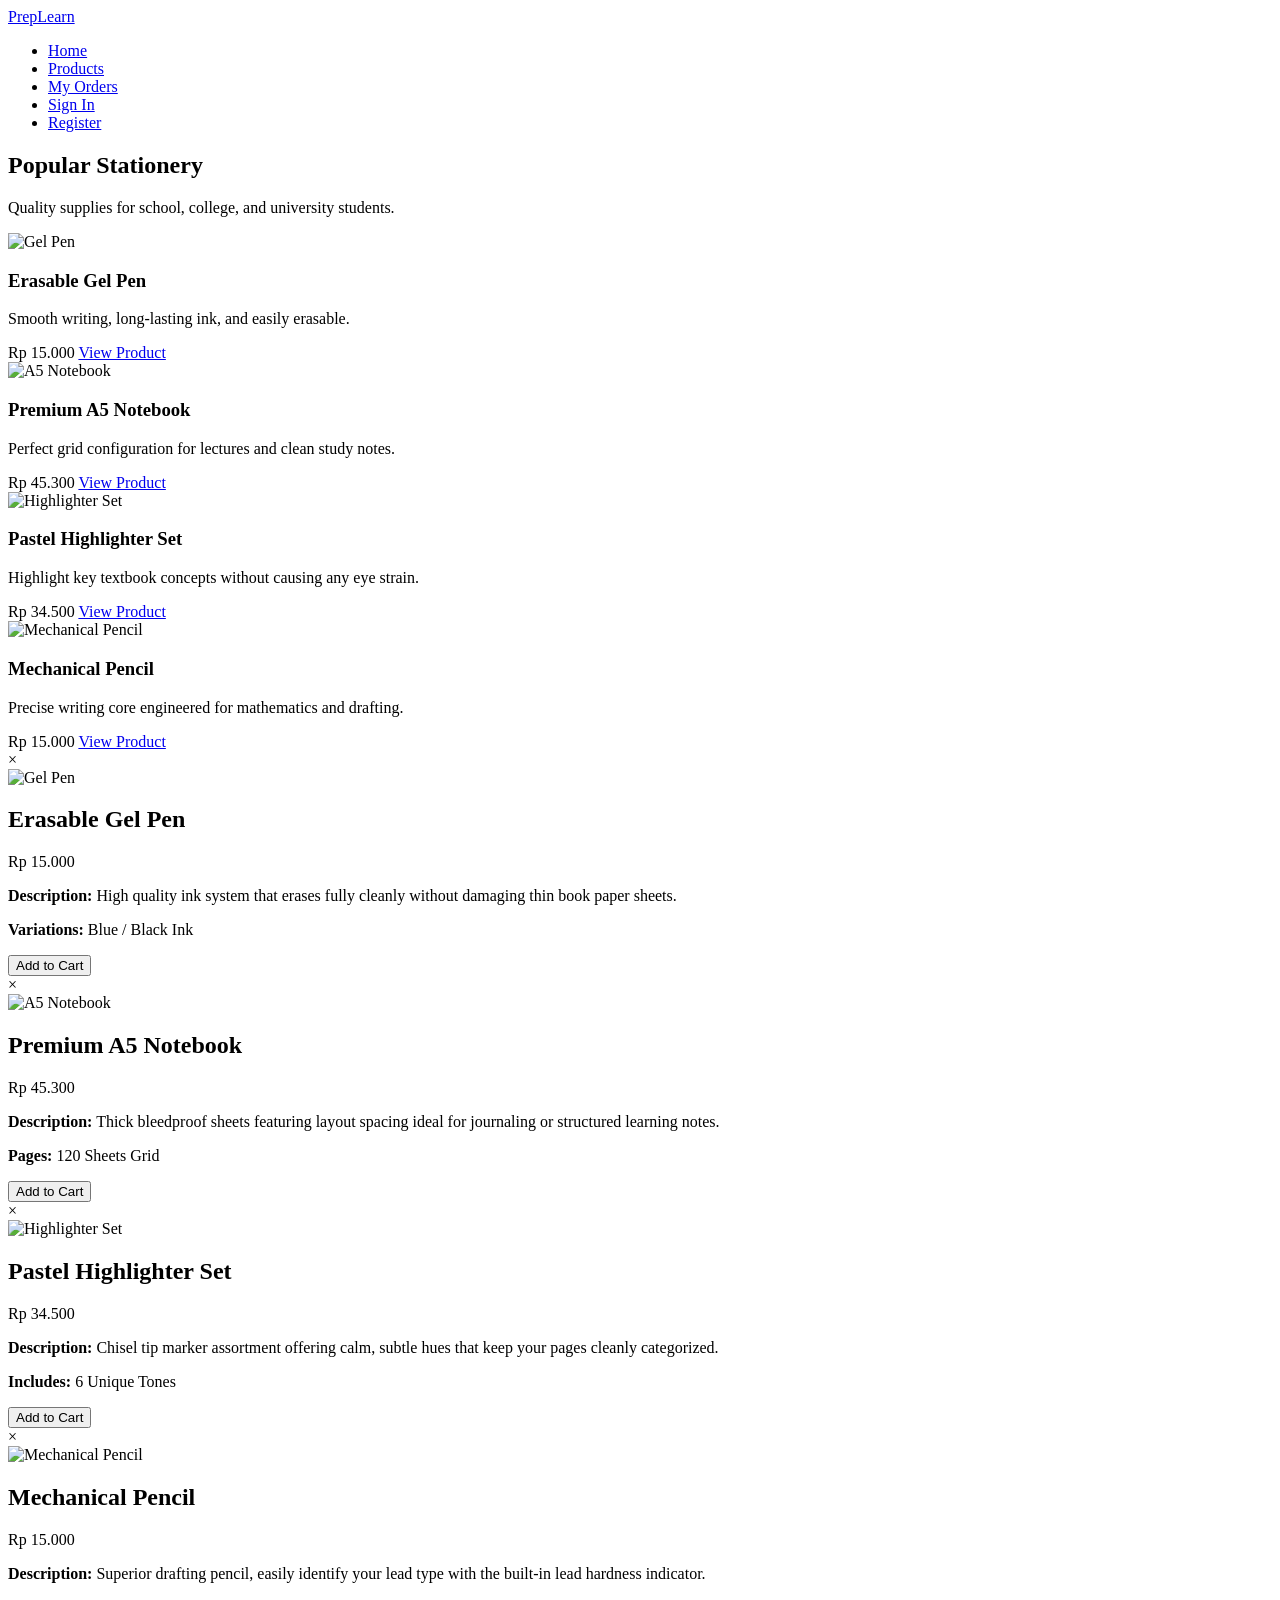
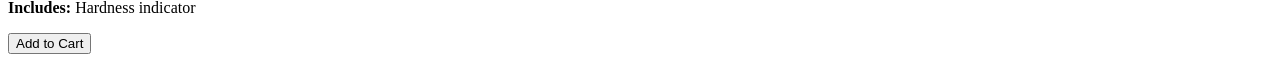
==== src/pages/products.html @ 379c4802 "Update products.html" ====
<!DOCTYPE html>
<html lang="en">
<head>
  <meta charset="UTF-8">
  <meta name="viewport" content="width=device-width, initial-scale=1.0">
  <title>PrepLearn - Our Products</title>
  <link rel="stylesheet" href="src/styles/main.css">
</head>
<body>
    
  <!-- Navigation Menu Bar -->
  <nav class="navbar">
    <div class="nav-logo">
      <a href="#">PrepLearn</a>
    </div>
    <ul class="nav-links">
      <li><a href="../../index.html">Home</a></li>
      <li><a href="products.html">Products</a></li>
      <li><a href="#myorders">My Orders</a></li>
      <li><a href="#signin" class="btn-login">Sign In</a></li>
      <li><a href="#signup" class="btn-register">Register</a></li>
    </ul>
  </nav>

  <!-- Main Products Catalog Section -->
  <section id="products" class="products">
    <div class="products-container">
      <h2>Popular Stationery</h2>
      <p class="products-subtitle">Quality supplies for school, college, and university students.</p>

      <div class="product-grid">

        <!-- Product Card 1 -->
        <div class="product-card">
          <img src="images/Pen.jpg" alt="Gel Pen">
          <h3>Erasable Gel Pen</h3>
          <p>Smooth writing, long-lasting ink, and easily erasable.</p>
          <span class="price">Rp 15.000</span>
          <a href="#" class="btn btn-primary open-popup-btn" data-popup="pen-modal">View Product</a>
        </div>

        <!-- Product Card 2 -->
        <div class="product-card">
          <img src="images/Notebooks.jpg" alt="A5 Notebook">
          <h3>Premium A5 Notebook</h3>
          <p>Perfect grid configuration for lectures and clean study notes.</p>
          <span class="price">Rp 45.300</span>
          <a href="#" class="btn btn-primary open-popup-btn" data-popup="notebook-modal">View Product</a>
        </div>

        <!-- Product Card 3 -->
        <div class="product-card">
          <img src="images/Highlighter.jpg" alt="Highlighter Set">
          <h3>Pastel Highlighter Set</h3>
          <p>Highlight key textbook concepts without causing any eye strain.</p>
          <span class="price">Rp 34.500</span>
          <a href="#" class="btn btn-primary open-popup-btn" data-popup="highlighter-modal">View Product</a>
        </div>

        <!-- Product Card 4 -->
        <div class="product-card">
          <img src="images/Mechanical-pencil.jpg" alt="Mechanical Pencil">
          <h3>Mechanical Pencil</h3>
          <p>Precise writing core engineered for mathematics and drafting.</p>
          <span class="price">Rp 15.000</span>
          <a href="#" class="btn btn-primary open-popup-btn" data-popup="pencil-modal">View Product</a>
        </div>

      </div>
    </div>
  </section>

  <!-- ====================================================== -->
  <!-- MODAL STORAGE VAULT (Safely separated outside grid context) -->
  <!-- ====================================================== -->

  <!-- Modal 1: Erasable Gel Pen -->
  <div id="pen-modal" class="product-modal">
    <div class="product-modal-content">
      <span class="close-popup-btn">&times;</span>
      <div class="modal-body">
        <img src="images/Pen.jpg" alt="Gel Pen" class="modal-img">
        <div class="modal-info">
          <h2>Erasable Gel Pen</h2>
          <p class="modal-price">Rp 15.000</p>
          <p><strong>Description:</strong> High quality ink system that erases fully cleanly without damaging thin book paper sheets.</p>
          <p><strong>Variations:</strong> Blue / Black Ink</p>
          <button class="btn btn-primary">Add to Cart</button>
        </div>
      </div>
    </div>
  </div>

  <!-- Modal 2: Premium A5 Notebook -->
  <div id="notebook-modal" class="product-modal">
    <div class="product-modal-content">
      <span class="close-popup-btn">&times;</span>
      <div class="modal-body">
        <img src="images/Notebooks.jpg" alt="A5 Notebook" class="modal-img">
        <div class="modal-info">
          <h2>Premium A5 Notebook</h2>
          <p class="modal-price">Rp 45.300</p>
          <p><strong>Description:</strong> Thick bleedproof sheets featuring layout spacing ideal for journaling or structured learning notes.</p>
          <p><strong>Pages:</strong> 120 Sheets Grid</p>
          <button class="btn btn-primary">Add to Cart</button>
        </div>
      </div>
    </div>
  </div>

  <!-- Modal 3: Pastel Highlighter Set -->
  <div id="highlighter-modal" class="product-modal">
    <div class="product-modal-content">
      <span class="close-popup-btn">&times;</span>
      <div class="modal-body">
        <img src="images/Highlighter.jpg" alt="Highlighter Set" class="modal-img">
        <div class="modal-info">
          <h2>Pastel Highlighter Set</h2>
          <p class="modal-price">Rp 34.500</p>
          <p><strong>Description:</strong> Chisel tip marker assortment offering calm, subtle hues that keep your pages cleanly categorized.</p>
          <p><strong>Includes:</strong> 6 Unique Tones</p>
          <button class="btn btn-primary">Add to Cart</button>
        </div>
      </div>
    </div>
  </div>

  <!-- Modal 4: Mechanical Pencil -->
  <div id="pencil-modal" class="product-modal">
    <div class="product-modal-content">
      <span class="close-popup-btn">&times;</span>
      <div class="modal-body">
        <img src="images/Mechanical-pencil.jpg" alt="Mechanical Pencil" class="modal-img">
        <div class="modal-info">
          <h2>Mechanical Pencil</h2>
          <p class="modal-price">Rp 15.000</p>
          <p><strong>Description:</strong> Superior drafting pencil, easily identify your lead type with the built-in lead hardness indicator.</p>
          <p><strong>Includes:</strong> Hardness indicator</p>
          <button class="btn btn-primary">Add to Cart</button>
        </div>
      </div>
    </div>
  </div>

</body>
</html>
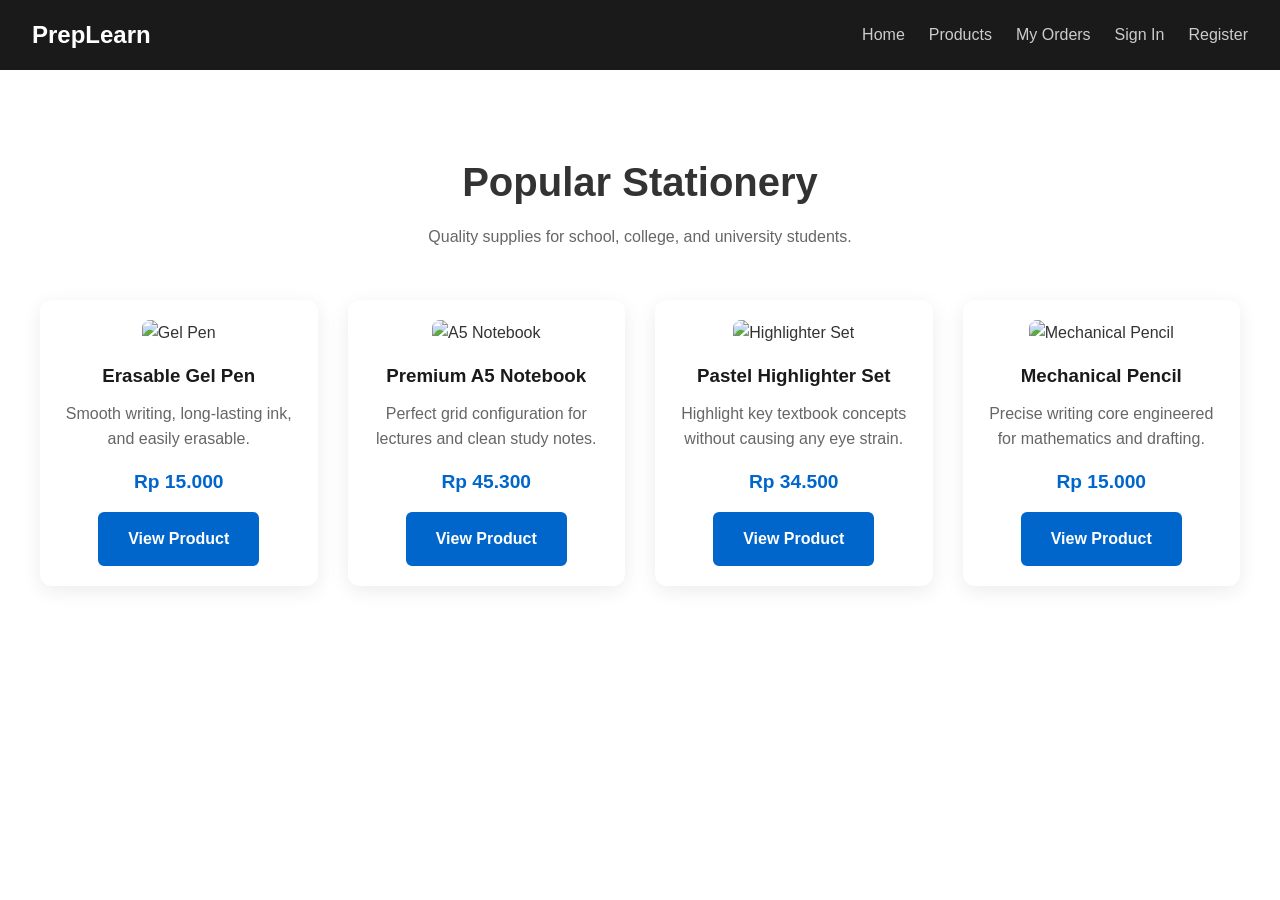
==== commit 8fd0757a: "Update products.html" ====
--- a/src/pages/products.html
+++ b/src/pages/products.html
@@ -4,7 +4,7 @@
   <meta charset="UTF-8">
   <meta name="viewport" content="width=device-width, initial-scale=1.0">
   <title>PrepLearn - Our Products</title>
-  <link rel="stylesheet" href="src/styles/main.css">
+  <link rel="stylesheet" href="../styles/main.css">
 </head>
 <body>
     
--- a/src/styles/main.css
+++ b/src/styles/main.css
@@ -0,0 +1,269 @@
+/* Global Reset and Typography Base */
+* {
+  margin: 0;
+  padding: 0;
+  box-sizing: border-box;
+}
+
+body {
+  font-family: 'Segoe UI', Tahoma, Geneva, Verdana, sans-serif;
+  line-height: 1.6;
+  color: #333333;
+  background-color: #ffffff;
+}
+
+.navbar {
+  display: flex;
+  justify-content: space-between;
+  align-items: center;
+  background-color: #1a1a1a;
+  padding: 1rem 2rem;
+  position: sticky;
+  top: 0;
+  z-index: 1000;
+}
+
+.nav-logo a {
+  color: #ffffff;
+  font-size: 1.5rem;
+  font-weight: bold;
+  text-decoration: none;
+}
+
+.nav-links {
+  display: flex;
+  list-style: none;
+  gap: 1.5rem;
+}
+
+.nav-links a {
+  color: #cccccc;
+  text-decoration: none;
+  font-size: 1rem;
+  transition: color 0.3s ease;
+}
+
+.nav-links a:hover, 
+.nav-links a.active {
+  color: #00adb5;
+}
+
+/* Hero Section Layout */
+.hero {
+  min-height: 90vh; /* Scalable vertical height that respects varying dynamic content */
+  display: flex;
+  align-items: center;
+  background: linear-gradient(135deg, #f5f7fa 0%, #c3cfe2 100%);
+  padding: 40px 20px;
+}
+
+.hero-container {
+  max-width: 1200px;
+  margin: 0 auto;
+  display: flex;
+  align-items: center;
+  gap: 40px;
+}
+
+/* Typography and Content Grouping */
+.hero-content {
+  flex: 1;
+}
+
+.hero-content h1 {
+  font-size: 3rem;
+  font-weight: 800;
+  line-height: 1.2;
+  color: #1a1a1a;
+  margin-bottom: 20px;
+}
+
+.hero-content p {
+  font-size: 1.15rem;
+  color: #555555;
+  margin-bottom: 30px;
+}
+
+/* Call to Action Button Styles */
+.hero-buttons {
+  display: flex;
+  gap: 15px;
+}
+
+.btn {
+  display: inline-block;
+  padding: 12px 28px;
+  font-size: 1rem;
+  font-weight: 600;
+  text-decoration: none;
+  border-radius: 6px;
+  transition: all 0.3s ease;
+}
+
+.btn-primary {
+  background-color: #0066cc;
+  color: #ffffff;
+  border: 2px solid #0066cc;
+}
+
+.btn-primary:hover {
+  background-color: #0052a3;
+  border-color: #0052a3;
+}
+
+.btn-secondary {
+  background-color: transparent;
+  color: #0066cc;
+  border: 2px solid #0066cc;
+}
+
+.btn-secondary:hover {
+  background-color: rgba(0, 102, 204, 0.1);
+}
+
+/* Products Section */
+.products {
+  padding: 80px 20px;
+  background-color: #ffffff;
+}
+
+.products-container {
+  max-width: 1200px;
+  margin: 0 auto;
+}
+
+.products h2 {
+  text-align: center;
+  font-size: 2.5rem;
+  margin-bottom: 10px;
+}
+
+.products-subtitle {
+  text-align: center;
+  color: #666;
+  margin-bottom: 50px;
+}
+
+.product-grid {
+  display: grid;
+  grid-template-columns: repeat(auto-fit, minmax(250px, 1fr));
+  gap: 30px;
+}
+
+.product-card {
+  background: #ffffff;
+  border-radius: 12px;
+  padding: 20px;
+  text-align: center;
+  box-shadow: 0 5px 20px rgba(0,0,0,0.08);
+  transition: transform 0.3s ease;
+}
+
+.product-card:hover {
+  transform: translateY(-8px);
+}
+
+.product-card img {
+  width: 100%;
+  height: 220px;
+  object-fit: cover;
+  border-radius: 8px;
+  margin-bottom: 15px;
+}
+
+.product-card h3 {
+  margin-bottom: 10px;
+  color: #1a1a1a;
+}
+
+.product-card p {
+  color: #666;
+  margin-bottom: 15px;
+}
+
+.price {
+  display: block;
+  font-size: 1.2rem;
+  font-weight: bold;
+  color: #0066cc;
+  margin-bottom: 15px;
+}
+
+.footer {
+  text-align: center;
+  font-size: 0.95rem;
+  background-color: #1a1a1a;
+  color: #ffffff;
+  padding: 1.5rem;
+}
+/* Dark background overlay masking the page */
+.product-modal {
+  display: none; 
+  position: fixed;
+  top: 0;
+  left: 0;
+  width: 100%;
+  height: 100%;
+  background-color: rgba(0, 0, 0, 0.6);
+  z-index: 9999;
+}
+/* Centered popup card layout */
+.product-modal-content {
+  background-color: #fff;
+  margin: 10% auto;
+  padding: 30px;
+  width: 90%;
+  max-width: 600px;
+  border-radius: 12px;
+  position: relative;
+  box-shadow: 0 5px 15px rgba(0,0,0,0.3);
+}
+/* Split image and info into a clean layout grid */
+.modal-body {
+  display: flex;
+  gap: 20px;
+  margin-top: 15px;
+}
+
+.modal-img {
+  width: 45%;
+  object-fit: cover;
+  border-radius: 8px;
+}
+
+.modal-info {
+  width: 55%;
+}
+
+.modal-price {
+  font-weight: bold;
+  color: #e44d26;
+  font-size: 1.2rem;
+}
+/* Close button style pointer */
+.close-popup-btn {
+  position: absolute;
+  top: 15px;
+  right: 20px;
+  font-size: 28px;
+  cursor: pointer;
+  color: #aaa;
+}
+.close-popup-btn:hover {
+  color: #000;
+}
+
+@media (max-width: 768px) {
+  .hero-container {
+    flex-direction: column;
+    text-align: center;
+  }
+
+  .hero-content h1 {
+    font-size: 2.2rem;
+  }
+
+  .hero-buttons {
+    justify-content: center;
+  }
+}
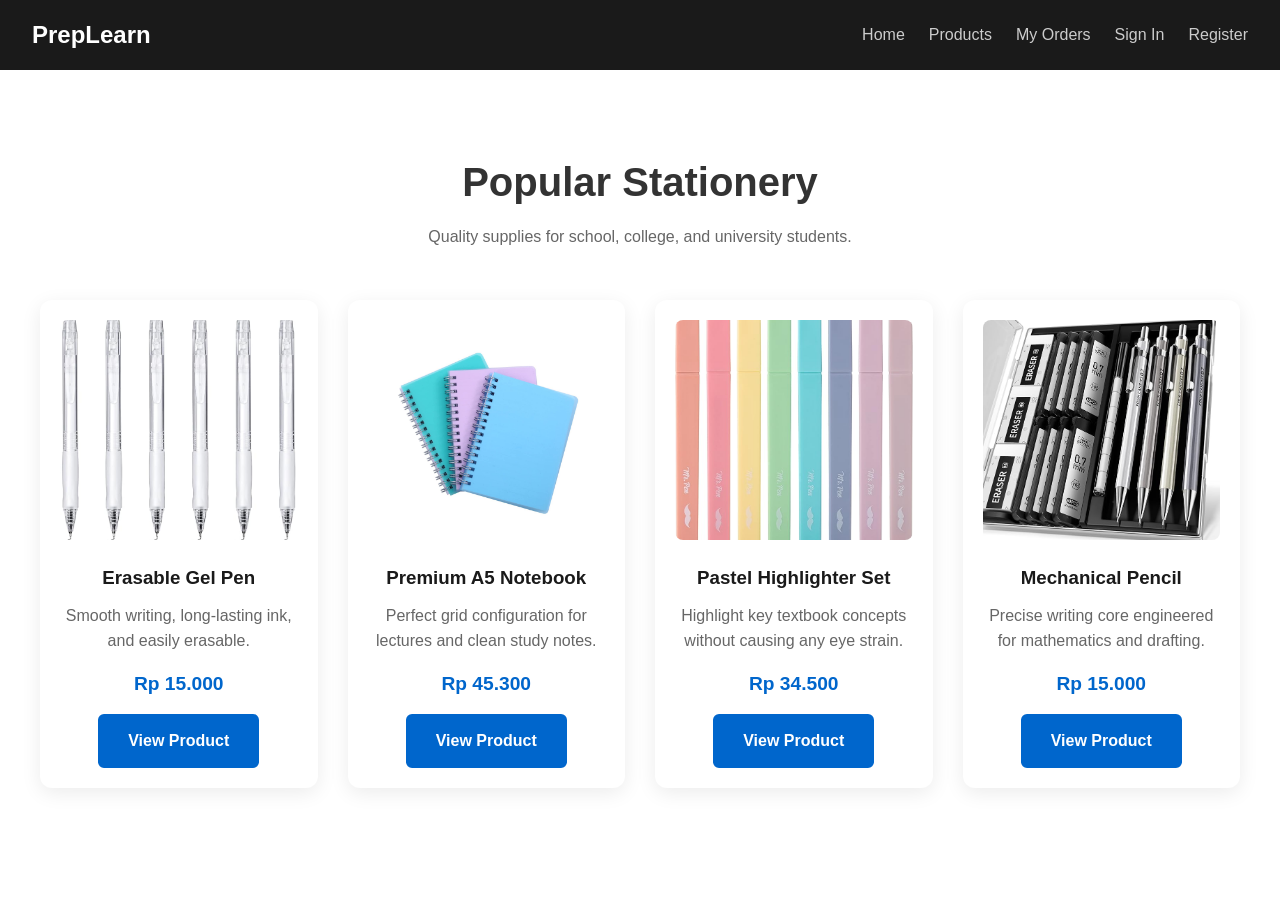
==== commit c83ac4b8: "Update products.html" ====
--- a/src/pages/products.html
+++ b/src/pages/products.html
@@ -32,7 +32,7 @@
 
         <!-- Product Card 1 -->
         <div class="product-card">
-          <img src="images/Pen.jpg" alt="Gel Pen">
+          <img src="../../images/Pen.jpg" alt="Gel Pen">
           <h3>Erasable Gel Pen</h3>
           <p>Smooth writing, long-lasting ink, and easily erasable.</p>
           <span class="price">Rp 15.000</span>
@@ -41,7 +41,7 @@
 
         <!-- Product Card 2 -->
         <div class="product-card">
-          <img src="images/Notebooks.jpg" alt="A5 Notebook">
+          <img src="../../images/Notebooks.jpg" alt="A5 Notebook">
           <h3>Premium A5 Notebook</h3>
           <p>Perfect grid configuration for lectures and clean study notes.</p>
           <span class="price">Rp 45.300</span>
@@ -50,7 +50,7 @@
 
         <!-- Product Card 3 -->
         <div class="product-card">
-          <img src="images/Highlighter.jpg" alt="Highlighter Set">
+          <img src="../../images/Highlighter.jpg" alt="Highlighter Set">
           <h3>Pastel Highlighter Set</h3>
           <p>Highlight key textbook concepts without causing any eye strain.</p>
           <span class="price">Rp 34.500</span>
@@ -59,7 +59,7 @@
 
         <!-- Product Card 4 -->
         <div class="product-card">
-          <img src="images/Mechanical-pencil.jpg" alt="Mechanical Pencil">
+          <img src="../../images/Mechanical-pencil.jpg" alt="Mechanical Pencil">
           <h3>Mechanical Pencil</h3>
           <p>Precise writing core engineered for mathematics and drafting.</p>
           <span class="price">Rp 15.000</span>
@@ -79,7 +79,7 @@
     <div class="product-modal-content">
       <span class="close-popup-btn">&times;</span>
       <div class="modal-body">
-        <img src="images/Pen.jpg" alt="Gel Pen" class="modal-img">
+        <img src="../../images/Pen.jpg" alt="Gel Pen" class="modal-img">
         <div class="modal-info">
           <h2>Erasable Gel Pen</h2>
           <p class="modal-price">Rp 15.000</p>
@@ -96,7 +96,7 @@
     <div class="product-modal-content">
       <span class="close-popup-btn">&times;</span>
       <div class="modal-body">
-        <img src="images/Notebooks.jpg" alt="A5 Notebook" class="modal-img">
+        <img src="../../images/Notebooks.jpg" alt="A5 Notebook" class="modal-img">
         <div class="modal-info">
           <h2>Premium A5 Notebook</h2>
           <p class="modal-price">Rp 45.300</p>
@@ -113,7 +113,7 @@
     <div class="product-modal-content">
       <span class="close-popup-btn">&times;</span>
       <div class="modal-body">
-        <img src="images/Highlighter.jpg" alt="Highlighter Set" class="modal-img">
+        <img src="../../images/Highlighter.jpg" alt="Highlighter Set" class="modal-img">
         <div class="modal-info">
           <h2>Pastel Highlighter Set</h2>
           <p class="modal-price">Rp 34.500</p>
@@ -130,7 +130,7 @@
     <div class="product-modal-content">
       <span class="close-popup-btn">&times;</span>
       <div class="modal-body">
-        <img src="images/Mechanical-pencil.jpg" alt="Mechanical Pencil" class="modal-img">
+        <img src="../../images/Mechanical-pencil.jpg" alt="Mechanical Pencil" class="modal-img">
         <div class="modal-info">
           <h2>Mechanical Pencil</h2>
           <p class="modal-price">Rp 15.000</p>
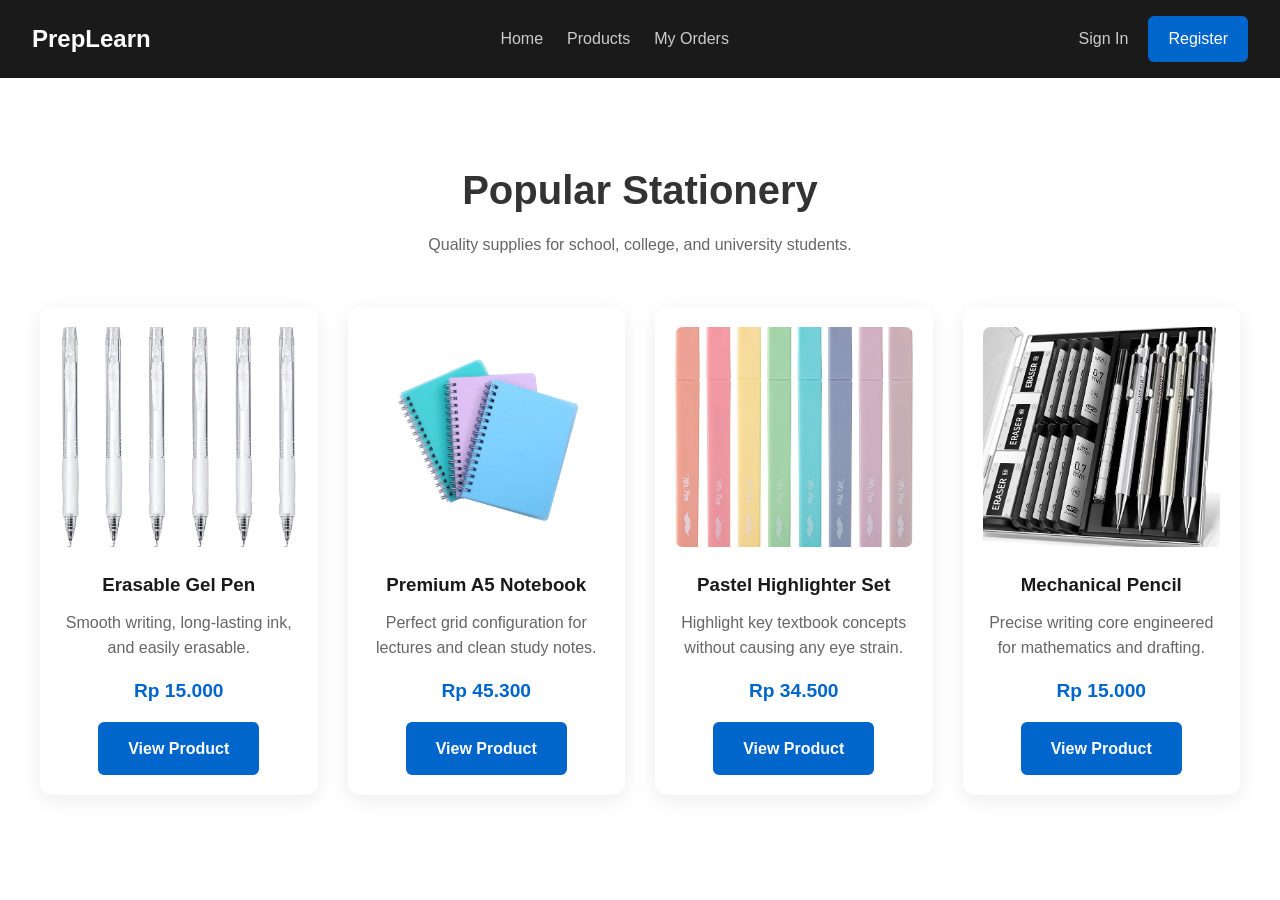
==== commit 93eb5b2d: "Update products.html" ====
--- a/src/pages/products.html
+++ b/src/pages/products.html
@@ -13,13 +13,17 @@
     <div class="nav-logo">
       <a href="#">PrepLearn</a>
     </div>
+    
     <ul class="nav-links">
       <li><a href="../../index.html">Home</a></li>
       <li><a href="products.html">Products</a></li>
       <li><a href="#myorders">My Orders</a></li>
-      <li><a href="#signin" class="btn-login">Sign In</a></li>
-      <li><a href="#signup" class="btn-register">Register</a></li>
     </ul>
+
+      <div class="nav-auth">
+        <a href="#signing" class="btn-login">Sign In</a>
+        <a href="#signup" class="btn-register">Register</a>
+      </div>
   </nav>
 
   <!-- Main Products Catalog Section -->
--- a/src/styles/main.css
+++ b/src/styles/main.css
@@ -34,6 +34,10 @@
   display: flex;
   list-style: none;
   gap: 1.5rem;
+  flex: 1;              
+  justify-content: center; 
+  margin: 0;
+  padding: 0;
 }
 
 .nav-links a {
@@ -43,9 +47,58 @@
   transition: color 0.3s ease;
 }
 
+.nav-auth {
+  display: flex;
+  align-items: center;
+  gap: 1rem;    
+  margin-left: auto;
+}
+
+.btn-login {
+  color: #cccccc;
+  text-decoration: none;
+}
+
+.btn-register {
+  background-color: #0066cc;
+  color: #ffffff;
+  padding: 0.625rem 1.25rem;
+  border: none;
+  border-radius: 0.375rem;
+  cursor: pointer;
+}
+
+.btn-register:hover {
+  background-color: #0052a3;
+}
+
 .nav-links a:hover, 
 .nav-links a.active {
   color: #00adb5;
+}
+
+.navbar ul, 
+.navbar li, 
+.nav-auth {
+  list-style: none !important;
+  list-style-type: none !important;
+  margin: 0;
+  padding: 0;
+}
+
+.navbar a, 
+.nav-links a, 
+.nav-auth a,
+.btn-login, 
+.btn-register {
+  text-decoration: none !important;
+}
+
+.nav-auth {
+  display: flex !important;
+  flex-direction: row !important;
+  align-items: center;
+  gap: 20px;
 }
 
 /* Hero Section Layout */
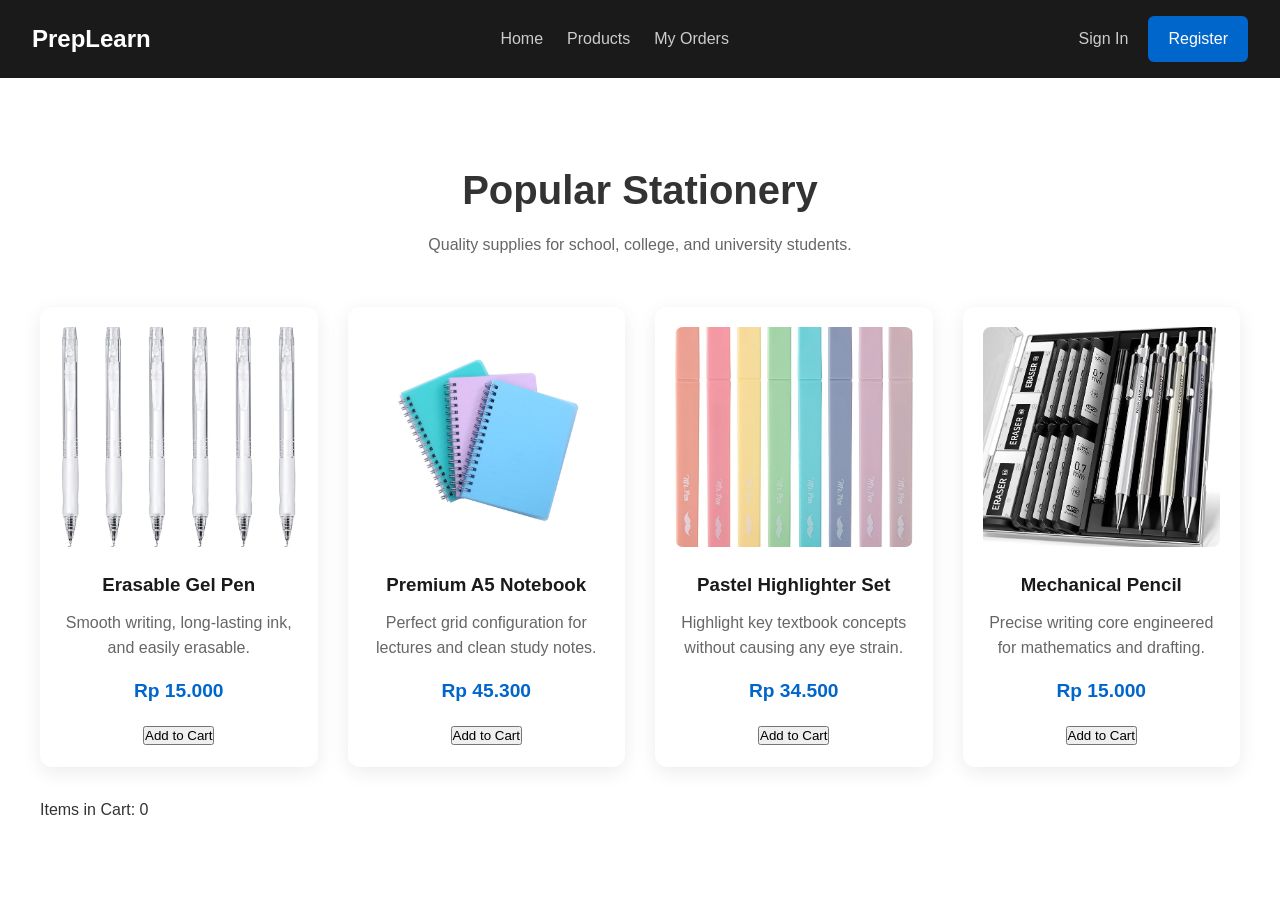
==== commit 66822e91: "Update products.html" ====
--- a/src/pages/products.html
+++ b/src/pages/products.html
@@ -40,7 +40,7 @@
           <h3>Erasable Gel Pen</h3>
           <p>Smooth writing, long-lasting ink, and easily erasable.</p>
           <span class="price">Rp 15.000</span>
-          <a href="#" class="btn btn-primary open-popup-btn" data-popup="pen-modal">View Product</a>
+          <button onclick="addToCart(1, 'Erasable Gel Pen', 15.000)">Add to Cart</button>
         </div>
 
         <!-- Product Card 2 -->
@@ -49,7 +49,7 @@
           <h3>Premium A5 Notebook</h3>
           <p>Perfect grid configuration for lectures and clean study notes.</p>
           <span class="price">Rp 45.300</span>
-          <a href="#" class="btn btn-primary open-popup-btn" data-popup="notebook-modal">View Product</a>
+          <button onclick="addToCart(1, 'Premium A5 Notebook', 45.300)">Add to Cart</button>
         </div>
 
         <!-- Product Card 3 -->
@@ -58,7 +58,7 @@
           <h3>Pastel Highlighter Set</h3>
           <p>Highlight key textbook concepts without causing any eye strain.</p>
           <span class="price">Rp 34.500</span>
-          <a href="#" class="btn btn-primary open-popup-btn" data-popup="highlighter-modal">View Product</a>
+          <button onclick="addToCart(1, 'Pastel Highlighter Set', 34.500)">Add to Cart</button>
         </div>
 
         <!-- Product Card 4 -->
@@ -67,84 +67,18 @@
           <h3>Mechanical Pencil</h3>
           <p>Precise writing core engineered for mathematics and drafting.</p>
           <span class="price">Rp 15.000</span>
-          <a href="#" class="btn btn-primary open-popup-btn" data-popup="pencil-modal">View Product</a>
+          <button onclick="addToCart(1, 'Mechanical Pencil', 15.000)">Add to Cart</button>
+        </div>
+
+        <div class="cart-status">
+          <p>Items in Cart: <span id="cart-count">0</span></p>
         </div>
 
       </div>
     </div>
   </section>
 
-  <!-- ====================================================== -->
-  <!-- MODAL STORAGE VAULT (Safely separated outside grid context) -->
-  <!-- ====================================================== -->
-
-  <!-- Modal 1: Erasable Gel Pen -->
-  <div id="pen-modal" class="product-modal">
-    <div class="product-modal-content">
-      <span class="close-popup-btn">&times;</span>
-      <div class="modal-body">
-        <img src="../../images/Pen.jpg" alt="Gel Pen" class="modal-img">
-        <div class="modal-info">
-          <h2>Erasable Gel Pen</h2>
-          <p class="modal-price">Rp 15.000</p>
-          <p><strong>Description:</strong> High quality ink system that erases fully cleanly without damaging thin book paper sheets.</p>
-          <p><strong>Variations:</strong> Blue / Black Ink</p>
-          <button class="btn btn-primary">Add to Cart</button>
-        </div>
-      </div>
-    </div>
-  </div>
-
-  <!-- Modal 2: Premium A5 Notebook -->
-  <div id="notebook-modal" class="product-modal">
-    <div class="product-modal-content">
-      <span class="close-popup-btn">&times;</span>
-      <div class="modal-body">
-        <img src="../../images/Notebooks.jpg" alt="A5 Notebook" class="modal-img">
-        <div class="modal-info">
-          <h2>Premium A5 Notebook</h2>
-          <p class="modal-price">Rp 45.300</p>
-          <p><strong>Description:</strong> Thick bleedproof sheets featuring layout spacing ideal for journaling or structured learning notes.</p>
-          <p><strong>Pages:</strong> 120 Sheets Grid</p>
-          <button class="btn btn-primary">Add to Cart</button>
-        </div>
-      </div>
-    </div>
-  </div>
-
-  <!-- Modal 3: Pastel Highlighter Set -->
-  <div id="highlighter-modal" class="product-modal">
-    <div class="product-modal-content">
-      <span class="close-popup-btn">&times;</span>
-      <div class="modal-body">
-        <img src="../../images/Highlighter.jpg" alt="Highlighter Set" class="modal-img">
-        <div class="modal-info">
-          <h2>Pastel Highlighter Set</h2>
-          <p class="modal-price">Rp 34.500</p>
-          <p><strong>Description:</strong> Chisel tip marker assortment offering calm, subtle hues that keep your pages cleanly categorized.</p>
-          <p><strong>Includes:</strong> 6 Unique Tones</p>
-          <button class="btn btn-primary">Add to Cart</button>
-        </div>
-      </div>
-    </div>
-  </div>
-
-  <!-- Modal 4: Mechanical Pencil -->
-  <div id="pencil-modal" class="product-modal">
-    <div class="product-modal-content">
-      <span class="close-popup-btn">&times;</span>
-      <div class="modal-body">
-        <img src="../../images/Mechanical-pencil.jpg" alt="Mechanical Pencil" class="modal-img">
-        <div class="modal-info">
-          <h2>Mechanical Pencil</h2>
-          <p class="modal-price">Rp 15.000</p>
-          <p><strong>Description:</strong> Superior drafting pencil, easily identify your lead type with the built-in lead hardness indicator.</p>
-          <p><strong>Includes:</strong> Hardness indicator</p>
-          <button class="btn btn-primary">Add to Cart</button>
-        </div>
-      </div>
-    </div>
-  </div>
+<script src="script.js"></script>
 
 </body>
 </html>
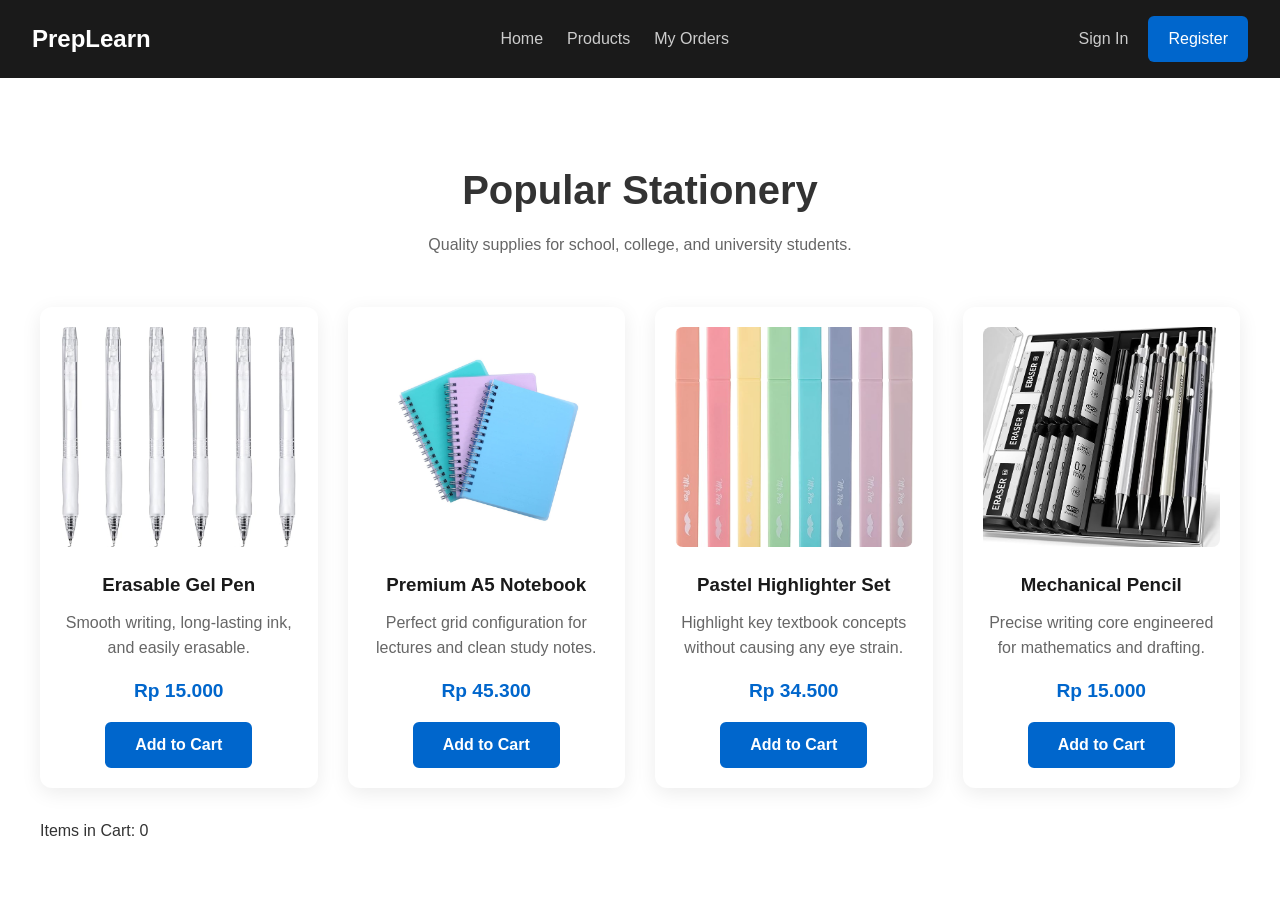
==== commit a309e3af: "Update products.html" ====
--- a/src/pages/products.html
+++ b/src/pages/products.html
@@ -40,7 +40,7 @@
           <h3>Erasable Gel Pen</h3>
           <p>Smooth writing, long-lasting ink, and easily erasable.</p>
           <span class="price">Rp 15.000</span>
-          <button onclick="addToCart(1, 'Erasable Gel Pen', 15.000)">Add to Cart</button>
+          <button class="btn btn-primary" onclick="addToCart(1, 'Erasable Gel Pen', 15.000)">Add to Cart</button>
         </div>
 
         <!-- Product Card 2 -->
@@ -49,7 +49,7 @@
           <h3>Premium A5 Notebook</h3>
           <p>Perfect grid configuration for lectures and clean study notes.</p>
           <span class="price">Rp 45.300</span>
-          <button onclick="addToCart(1, 'Premium A5 Notebook', 45.300)">Add to Cart</button>
+          <button class="btn btn-primary" onclick="addToCart(1, 'Premium A5 Notebook', 45.300)">Add to Cart</button>
         </div>
 
         <!-- Product Card 3 -->
@@ -58,7 +58,7 @@
           <h3>Pastel Highlighter Set</h3>
           <p>Highlight key textbook concepts without causing any eye strain.</p>
           <span class="price">Rp 34.500</span>
-          <button onclick="addToCart(1, 'Pastel Highlighter Set', 34.500)">Add to Cart</button>
+          <button class="btn btn-primary" onclick="addToCart(1, 'Pastel Highlighter Set', 34.500)">Add to Cart</button>
         </div>
 
         <!-- Product Card 4 -->
@@ -67,7 +67,7 @@
           <h3>Mechanical Pencil</h3>
           <p>Precise writing core engineered for mathematics and drafting.</p>
           <span class="price">Rp 15.000</span>
-          <button onclick="addToCart(1, 'Mechanical Pencil', 15.000)">Add to Cart</button>
+          <button class="btn btn-primary" onclick="addToCart(1, 'Mechanical Pencil', 15.000)">Add to Cart</button>
         </div>
 
         <div class="cart-status">
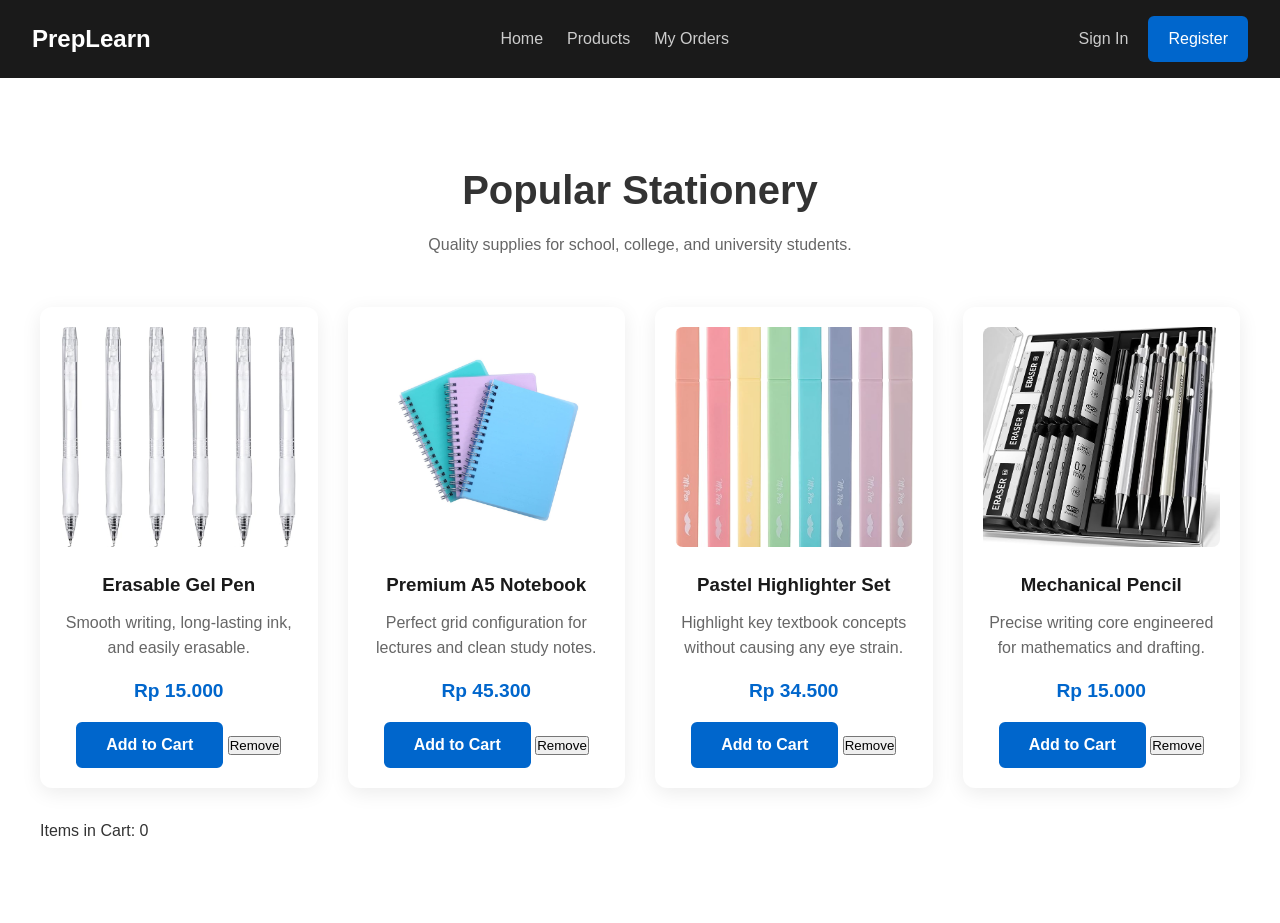
==== commit 032fc474: "Update products.html" ====
--- a/src/pages/products.html
+++ b/src/pages/products.html
@@ -41,6 +41,7 @@
           <p>Smooth writing, long-lasting ink, and easily erasable.</p>
           <span class="price">Rp 15.000</span>
           <button class="btn btn-primary" onclick="addToCart(1, 'Erasable Gel Pen', 15.000)">Add to Cart</button>
+          <button class="remove-btn" onclick="removeFromCart(1)">Remove</button>
         </div>
 
         <!-- Product Card 2 -->
@@ -50,6 +51,7 @@
           <p>Perfect grid configuration for lectures and clean study notes.</p>
           <span class="price">Rp 45.300</span>
           <button class="btn btn-primary" onclick="addToCart(1, 'Premium A5 Notebook', 45.300)">Add to Cart</button>
+          <button class="remove-btn" onclick="removeFromCart(1)">Remove</button>
         </div>
 
         <!-- Product Card 3 -->
@@ -59,6 +61,7 @@
           <p>Highlight key textbook concepts without causing any eye strain.</p>
           <span class="price">Rp 34.500</span>
           <button class="btn btn-primary" onclick="addToCart(1, 'Pastel Highlighter Set', 34.500)">Add to Cart</button>
+          <button class="remove-btn" onclick="removeFromCart(1)">Remove</button>
         </div>
 
         <!-- Product Card 4 -->
@@ -68,6 +71,7 @@
           <p>Precise writing core engineered for mathematics and drafting.</p>
           <span class="price">Rp 15.000</span>
           <button class="btn btn-primary" onclick="addToCart(1, 'Mechanical Pencil', 15.000)">Add to Cart</button>
+          <button class="remove-btn" onclick="removeFromCart(1)">Remove</button>
         </div>
 
         <div class="cart-status">
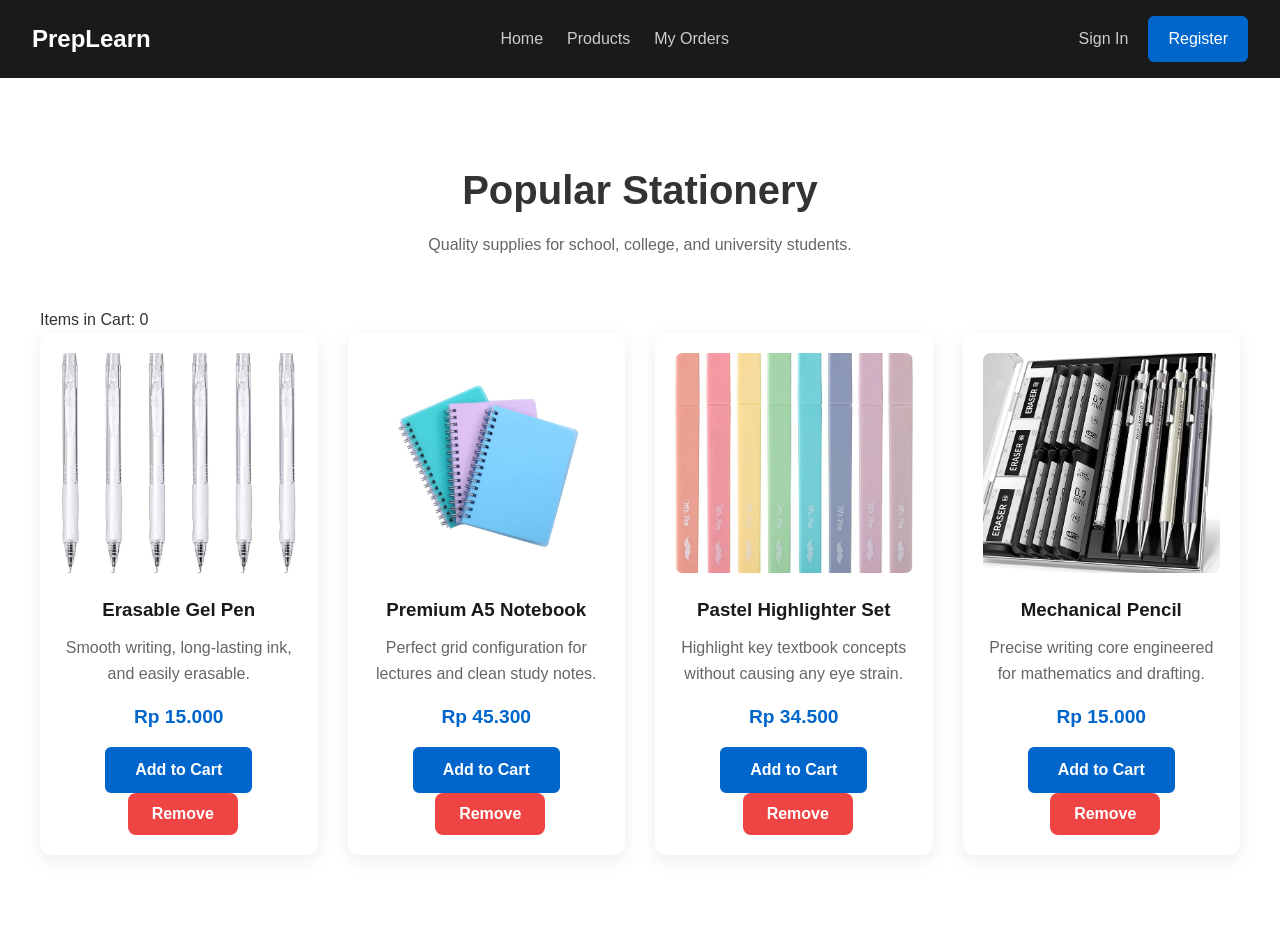
==== commit fc7feb48: "Update products.html" ====
--- a/src/pages/products.html
+++ b/src/pages/products.html
@@ -20,10 +20,10 @@
       <li><a href="#myorders">My Orders</a></li>
     </ul>
 
-      <div class="nav-auth">
-        <a href="#signing" class="btn-login">Sign In</a>
-        <a href="#signup" class="btn-register">Register</a>
-      </div>
+    <div class="nav-auth">
+      <a href="#signing" class="btn-login">Sign In</a>
+      <a href="#signup" class="btn-register">Register</a>
+    </div>
   </nav>
 
   <!-- Main Products Catalog Section -->
@@ -32,57 +32,59 @@
       <h2>Popular Stationery</h2>
       <p class="products-subtitle">Quality supplies for school, college, and university students.</p>
 
+      <!-- Cart Counter Status Bar -->
+      <div class="cart-status">
+        <p>Items in Cart: <span id="cart-count">0</span></p>
+      </div>
+
       <div class="product-grid">
 
-        <!-- Product Card 1 -->
+        <!-- Product Card 1 (ID: 1) -->
         <div class="product-card">
           <img src="../../images/Pen.jpg" alt="Gel Pen">
           <h3>Erasable Gel Pen</h3>
           <p>Smooth writing, long-lasting ink, and easily erasable.</p>
           <span class="price">Rp 15.000</span>
-          <button class="btn btn-primary" onclick="addToCart(1, 'Erasable Gel Pen', 15.000)">Add to Cart</button>
+          <button class="btn btn-primary" onclick="addToCart(1, 'Erasable Gel Pen', 15000)">Add to Cart</button>
           <button class="remove-btn" onclick="removeFromCart(1)">Remove</button>
         </div>
 
-        <!-- Product Card 2 -->
+        <!-- Product Card 2 (ID: 2) -->
         <div class="product-card">
           <img src="../../images/Notebooks.jpg" alt="A5 Notebook">
           <h3>Premium A5 Notebook</h3>
           <p>Perfect grid configuration for lectures and clean study notes.</p>
           <span class="price">Rp 45.300</span>
-          <button class="btn btn-primary" onclick="addToCart(1, 'Premium A5 Notebook', 45.300)">Add to Cart</button>
-          <button class="remove-btn" onclick="removeFromCart(1)">Remove</button>
+          <button class="btn btn-primary" onclick="addToCart(2, 'Premium A5 Notebook', 45300)">Add to Cart</button>
+          <button class="remove-btn" onclick="removeFromCart(2)">Remove</button>
         </div>
 
-        <!-- Product Card 3 -->
+        <!-- Product Card 3 (ID: 3) -->
         <div class="product-card">
           <img src="../../images/Highlighter.jpg" alt="Highlighter Set">
           <h3>Pastel Highlighter Set</h3>
           <p>Highlight key textbook concepts without causing any eye strain.</p>
           <span class="price">Rp 34.500</span>
-          <button class="btn btn-primary" onclick="addToCart(1, 'Pastel Highlighter Set', 34.500)">Add to Cart</button>
-          <button class="remove-btn" onclick="removeFromCart(1)">Remove</button>
+          <button class="btn btn-primary" onclick="addToCart(3, 'Pastel Highlighter Set', 34500)">Add to Cart</button>
+          <button class="remove-btn" onclick="removeFromCart(3)">Remove</button>
         </div>
 
-        <!-- Product Card 4 -->
+        <!-- Product Card 4 (ID: 4) -->
         <div class="product-card">
           <img src="../../images/Mechanical-pencil.jpg" alt="Mechanical Pencil">
           <h3>Mechanical Pencil</h3>
           <p>Precise writing core engineered for mathematics and drafting.</p>
           <span class="price">Rp 15.000</span>
-          <button class="btn btn-primary" onclick="addToCart(1, 'Mechanical Pencil', 15.000)">Add to Cart</button>
-          <button class="remove-btn" onclick="removeFromCart(1)">Remove</button>
-        </div>
-
-        <div class="cart-status">
-          <p>Items in Cart: <span id="cart-count">0</span></p>
+          <button class="btn btn-primary" onclick="addToCart(4, 'Mechanical Pencil', 15000)">Add to Cart</button>
+          <button class="remove-btn" onclick="removeFromCart(4)">Remove</button>
         </div>
 
       </div>
     </div>
   </section>
 
-<script src="script.js"></script>
+  <!-- Verify your path directory here if script is inside another folder -->
+  <script src="script.js"></script>
 
 </body>
 </html>
--- a/src/styles/main.css
+++ b/src/styles/main.css
@@ -248,6 +248,29 @@
   background-color: #1a1a1a;
   color: #ffffff;
   padding: 1.5rem;
+}
+
+.remove-btn {
+  padding: 0.75rem 1.5rem;
+  font-size: 1rem;
+  font-weight: 600;
+  background-color: #ef4444; /* Modern crimson red */
+  color: #ffffff;
+  border: none;
+  border-radius: 0.5rem;
+  cursor: pointer;
+  transition: all 0.2s ease;
+  margin-left: 0.5rem; /* Spacing next to the Add button */
+}
+
+.remove-btn:hover {
+  background-color: #dc2626; /* Darker red */
+  transform: translateY(-2px);
+}
+
+.remove-btn:active {
+  background-color: #b91c1c;
+  transform: translateY(0);
 }
 /* Dark background overlay masking the page */
 .product-modal {
